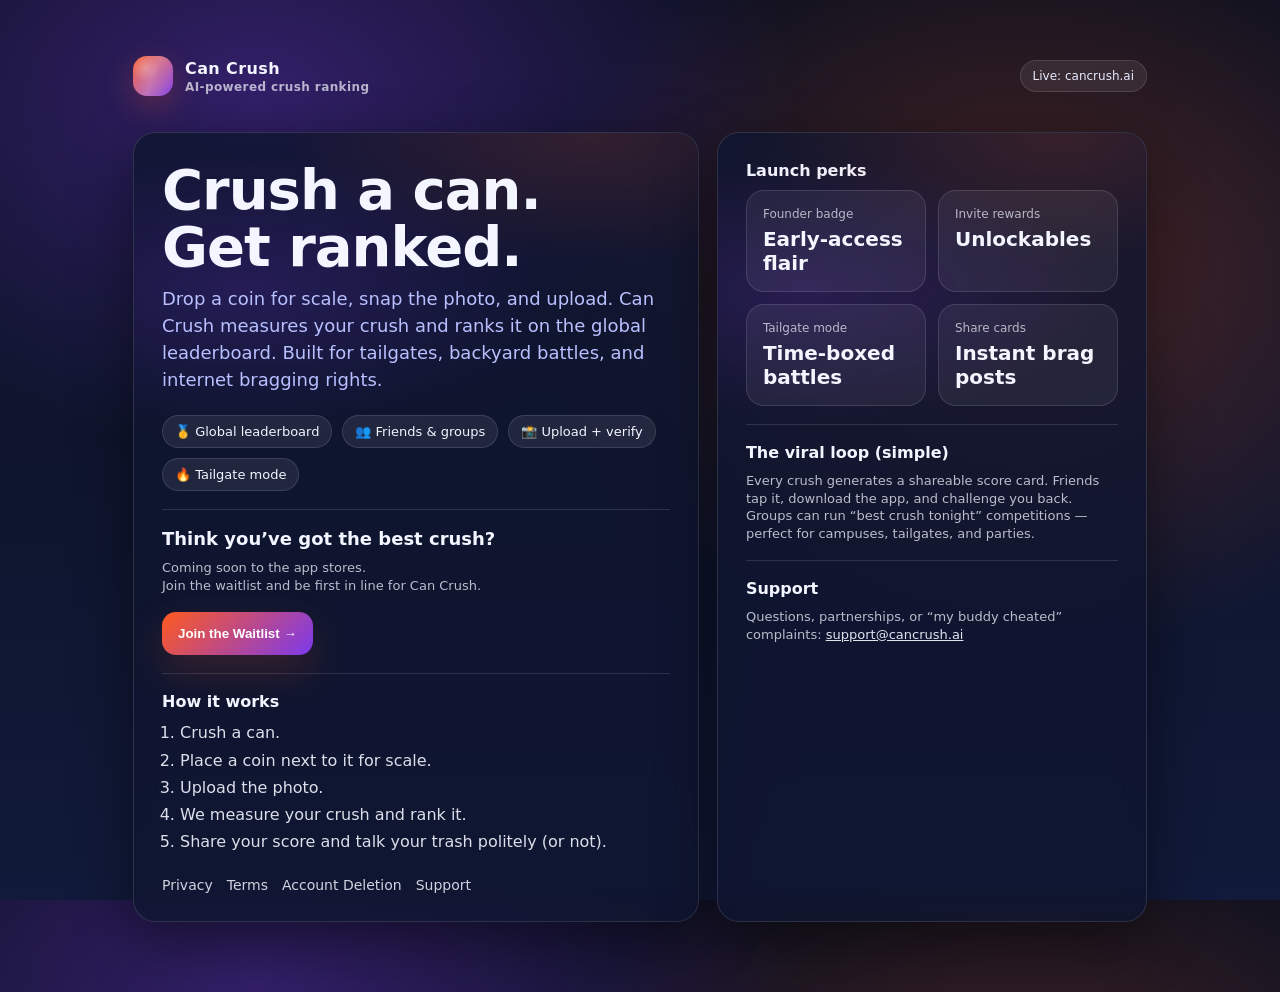
==== index.html @ 130034c5 "feat: add account deletion page for Google Play compliance - /account-deletion — details deletion st" ====
<!DOCTYPE html>
<html lang="en">

<head>
  <meta charset="utf-8" />
  <meta name="viewport" content="width=device-width,initial-scale=1" />

  <title>Can Crush | Crush. Compete. Get Ranked.</title>

  <meta name="description" content="Can Crush is a competitive app that measures crushed cans from photos using AI. Drop a coin for scale, upload your crush, and compete on global leaderboards. Join the waitlist." />

  <link rel="canonical" href="https://cancrush.ai/" />
  <link rel="stylesheet" href="/styles.css" />
</head>

<body>

  <div class="wrap">

    <div class="nav">

      <div class="brand">

        <div class="logo"></div>

        <div>
          <div style="font-size:16px;">Can Crush</div>

          <div style="font-size:12px;color:rgba(243,245,255,.7);margin-top:2px;">
            AI-powered crush ranking
          </div>
        </div>

      </div>

      <div class="pill">Live: cancrush.ai</div>

    </div>


    <div class="hero">


      <!-- LEFT CARD -->

      <div class="card">

        <h1 class="h1">
          Crush a can.<br>
          Get ranked.
        </h1>

        <p class="sub">
          Drop a coin for scale, snap the photo, and upload.
          Can Crush measures your crush and ranks it on the global leaderboard.

          Built for tailgates, backyard battles, and internet bragging rights.
        </p>


        <div class="badges">
          <span>🥇 Global leaderboard</span>
          <span>👥 Friends & groups</span>
          <span>📸 Upload + verify</span>
          <span>🔥 Tailgate mode</span>
        </div>


        <div class="divider"></div>


        <div>

          <div style="font-weight:800;font-size:18px;">
            Think you’ve got the best crush?
          </div>

          <div class="small">
            Coming soon to the app stores.<br>
            Join the waitlist and be first in line for Can Crush.
          </div>


          <div style="margin-top:18px;">

            <button
              class="btn btnPrimary"
              data-tally-open="RG4dav"
              data-tally-layout="modal"
              data-tally-width="420"
              data-tally-overlay="1"
              data-tally-hide-title="1"
              data-tally-emoji-text="🔥"
              data-tally-emoji-animation="wave"
              type="button">
              Join the Waitlist →
            </button>

          </div>

        </div>


        <div class="divider"></div>


        <div id="how" style="text-align:left;">

          <div style="font-weight:900;font-size:16px;margin-bottom:8px;">
            How it works
          </div>


          <ol style="margin:0;padding-left:18px;line-height:1.7;color:rgba(243,245,255,.9);">
            <li>Crush a can.</li>
            <li>Place a coin next to it for scale.</li>
            <li>Upload the photo.</li>
            <li>We measure your crush and rank it.</li>
            <li>Share your score and talk your trash politely (or not).</li>
          </ol>

        </div>


        <div class="links">
          <a href="/privacy">Privacy</a>
          <a href="/terms">Terms</a>
          <a href="/account-deletion">Account Deletion</a>
          <a href="mailto:support@cancrush.ai">Support</a>
        </div>

      </div>



      <!-- RIGHT CARD -->

      <div class="card">

        <div style="font-weight:900;font-size:16px;margin-bottom:10px;">
          Launch perks
        </div>


        <div class="kpiGrid">

          <div class="kpi">
            <div class="label">Founder badge</div>
            <div class="value">Early-access flair</div>
          </div>

          <div class="kpi">
            <div class="label">Invite rewards</div>
            <div class="value">Unlockables</div>
          </div>

          <div class="kpi">
            <div class="label">Tailgate mode</div>
            <div class="value">Time-boxed battles</div>
          </div>

          <div class="kpi">
            <div class="label">Share cards</div>
            <div class="value">Instant brag posts</div>
          </div>

        </div>


        <div class="divider"></div>


        <div style="font-weight:900;font-size:16px;margin-bottom:8px;">
          The viral loop (simple)
        </div>


        <div class="small">
          Every crush generates a shareable score card.

          Friends tap it, download the app, and challenge you back.

          Groups can run “best crush tonight” competitions — perfect for campuses, tailgates, and parties.
        </div>


        <div class="divider"></div>


        <div style="font-weight:900;font-size:16px;margin-bottom:8px;">
          Support
        </div>


        <div class="small">
          Questions, partnerships, or “my buddy cheated” complaints:

          <a href="mailto:support@cancrush.ai" style="color:rgba(243,245,255,.92)">
            support@cancrush.ai
          </a>
        </div>

      </div>

    </div>

  </div>



  <!-- TALLY POPUP SCRIPT -->

  <script>
    var d = document,
      w = "https://tally.so/widgets/embed.js",

      v = function () {
        if (typeof Tally !== "undefined") {
          Tally.loadEmbeds();
        }
      };

    if (typeof Tally !== "undefined") {
      v();
    } else if (d.querySelector('script[src="' + w + '"]') == null) {
      var s = d.createElement("script");

      s.src = w;
      s.onload = v;
      s.onerror = v;

      d.body.appendChild(s);
    }
  </script>

</body>

</html>
---- styles.css ----
:root{
  --bg1:#0b1020;
  --bg2:#111a3a;
  --card:#0f1630cc;
  --text:#f3f5ff;
  --muted:#b8c0ff;
  --accent:#ff5a1f;
  --accent2:#7c3aed;
  --ok:#22c55e;
  --shadow: 0 18px 60px rgba(0,0,0,.45);
}

*{box-sizing:border-box}
html,body{height:100%}
body{
  margin:0;
  font-family: system-ui, -apple-system, Segoe UI, Roboto, Arial, sans-serif;
  color:var(--text);
  background:
    radial-gradient(900px 600px at 20% 10%, rgba(124,58,237,.35), transparent 60%),
    radial-gradient(900px 700px at 80% 30%, rgba(255,90,31,.25), transparent 55%),
    linear-gradient(180deg, var(--bg1), var(--bg2));
}

.wrap{
  max-width: 1050px;
  margin: 0 auto;
  padding: 56px 18px 70px;
}

.nav{
  display:flex;
  justify-content:space-between;
  align-items:center;
  gap:12px;
  margin-bottom: 36px;
}

.brand{
  display:flex;
  align-items:center;
  gap:12px;
  font-weight: 800;
  letter-spacing:.4px;
}

.logo{
  width:40px;height:40px;
  border-radius: 14px;
  background:
    radial-gradient(circle at 30% 30%, rgba(255,255,255,.25), transparent 35%),
    linear-gradient(135deg, var(--accent), var(--accent2));
  box-shadow: 0 10px 30px rgba(255,90,31,.25);
  position:relative;
  overflow:hidden;
}

.logo:after{
  content:"";
  position:absolute;
  inset:-30%;
  background: linear-gradient(90deg, transparent, rgba(255,255,255,.25), transparent);
  transform: rotate(20deg);
  animation: shine 4.5s ease-in-out infinite;
}

@keyframes shine{
  0%{transform:translateX(-60%) rotate(20deg)}
  50%{transform:translateX(60%) rotate(20deg)}
  100%{transform:translateX(-60%) rotate(20deg)}
}

.pill{
  font-size: 12px;
  padding: 8px 12px;
  border-radius: 999px;
  color: #e7eaff;
  background: rgba(255,255,255,.08);
  border: 1px solid rgba(255,255,255,.12);
  backdrop-filter: blur(10px);
}

.hero{
  display:grid;
  grid-template-columns: 1.25fr .95fr;
  gap: 18px;
  align-items: stretch;
}

@media (max-width: 900px){
  .hero{grid-template-columns:1fr}
}

.card{
  background: var(--card);
  border: 1px solid rgba(255,255,255,.12);
  border-radius: 22px;
  box-shadow: var(--shadow);
  backdrop-filter: blur(12px);
  padding: 28px;
  position:relative;
  overflow:hidden;
}

.card:before{
  content:"";
  position:absolute;
  inset:0;
  background:
    radial-gradient(500px 220px at 20% 20%, rgba(124,58,237,.18), transparent 60%),
    radial-gradient(500px 220px at 80% 0%, rgba(255,90,31,.14), transparent 60%);
  pointer-events:none;
}

.h1{
  position:relative;
  margin: 0 0 10px;
  font-size: 56px;
  line-height: 1.02;
  letter-spacing: -1px;
}

.sub{
  position:relative;
  margin: 0 0 22px;
  color: var(--muted);
  font-size: 18px;
  line-height: 1.5;
}

.badges{
  position:relative;
  display:flex;
  flex-wrap:wrap;
  gap:10px;
  margin: 18px 0 6px;
}

.badges span{
  padding: 8px 12px;
  border-radius: 999px;
  font-size: 13px;
  background: rgba(255,255,255,.08);
  border: 1px solid rgba(255,255,255,.12);
}

.ctaRow{
  position:relative;
  margin-top: 18px;
  display:flex;
  gap: 10px;
  align-items:center;
  flex-wrap:wrap;
}

.btn{
  display:inline-flex;
  align-items:center;
  justify-content:center;
  gap:10px;
  border:none;
  border-radius: 14px;
  padding: 14px 16px;
  font-weight: 700;
  cursor:pointer;
  text-decoration:none;
}

.btnPrimary{
  background: linear-gradient(135deg, var(--accent), var(--accent2));
  color:white;
  box-shadow: 0 16px 40px rgba(255,90,31,.18);
}

.btnGhost{
  background: rgba(255,255,255,.06);
  color:#e7eaff;
  border: 1px solid rgba(255,255,255,.12);
}

.form{
  position:relative;
  display:flex;
  gap:10px;
  flex-wrap:wrap;
  margin-top: 14px;
}

.input{
  flex: 1 1 220px;
  padding: 14px 14px;
  border-radius: 14px;
  border: 1px solid rgba(255,255,255,.14);
  background: rgba(0,0,0,.18);
  color: var(--text);
  outline:none;
}

.input::placeholder{color: rgba(243,245,255,.55)}

.small{
  position:relative;
  margin-top: 10px;
  color: rgba(243,245,255,.75);
  font-size: 13px;
  line-height: 1.35;
}

.kpiGrid{
  display:grid;
  grid-template-columns: repeat(2, 1fr);
  gap: 12px;
  position:relative;
}

@media (max-width: 900px){
  .kpiGrid{grid-template-columns:1fr}
}

.kpi{
  background: rgba(255,255,255,.06);
  border: 1px solid rgba(255,255,255,.12);
  border-radius: 18px;
  padding: 16px;
}

.kpi .label{font-size:12px;color:rgba(243,245,255,.7)}
.kpi .value{font-size:20px;font-weight:800;margin-top:6px}

.divider{
  height:1px;
  background: rgba(255,255,255,.12);
  margin: 18px 0;
}

.links{
  margin-top: 22px;
  display:flex;
  gap:14px;
  flex-wrap:wrap;
  color: rgba(243,245,255,.8);
  font-size: 14px;
}

.links a{color: rgba(243,245,255,.85); text-decoration:none}
.links a:hover{text-decoration:underline}

.toast{
  margin-top: 12px;
  padding: 12px 14px;
  border-radius: 14px;
  background: rgba(34,197,94,.12);
  border: 1px solid rgba(34,197,94,.28);
  color: rgba(233,255,243,.95);
  display:none;
}
.toast.err{
  background: rgba(239,68,68,.12);
  border: 1px solid rgba(239,68,68,.28);
  color: rgba(255,235,235,.95);
}
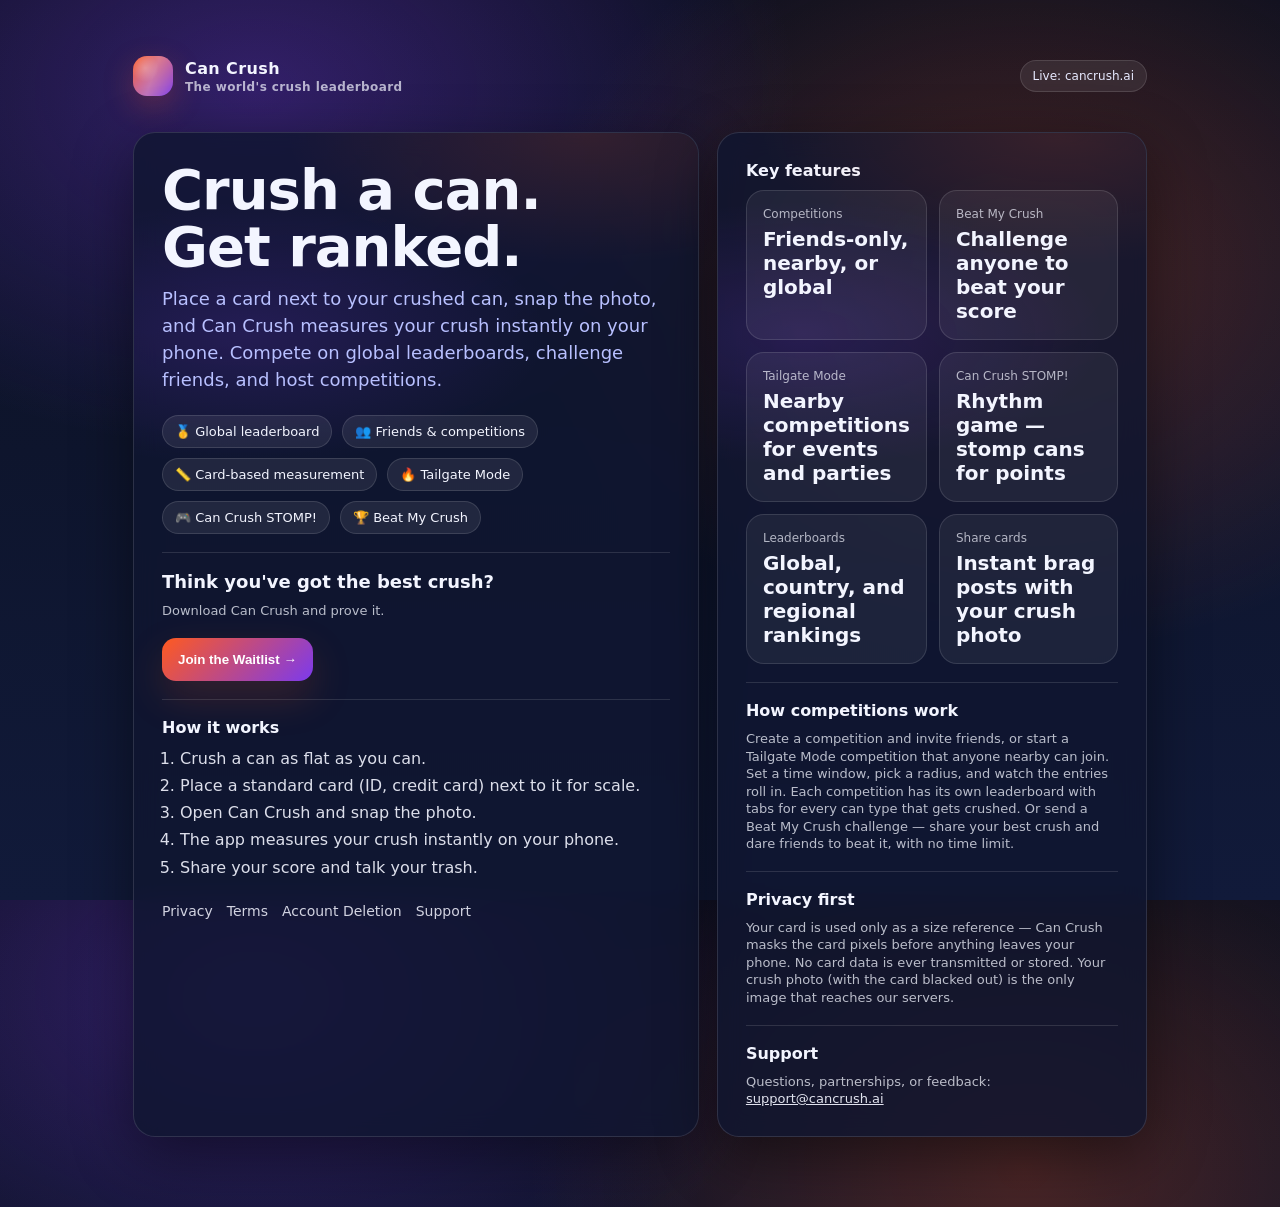
==== commit 2e75178e: "content: update website for current app state + add feature descriptions Major content refresh refle" ====
--- a/index.html
+++ b/index.html
@@ -1,238 +1,273 @@
-<!DOCTYPE html>
-<html lang="en">
-
-<head>
-  <meta charset="utf-8" />
-  <meta name="viewport" content="width=device-width,initial-scale=1" />
-
-  <title>Can Crush | Crush. Compete. Get Ranked.</title>
-
-  <meta name="description" content="Can Crush is a competitive app that measures crushed cans from photos using AI. Drop a coin for scale, upload your crush, and compete on global leaderboards. Join the waitlist." />
-
-  <link rel="canonical" href="https://cancrush.ai/" />
-  <link rel="stylesheet" href="/styles.css" />
-</head>
-
-<body>
-
-  <div class="wrap">
-
-    <div class="nav">
-
-      <div class="brand">
-
-        <div class="logo"></div>
-
-        <div>
-          <div style="font-size:16px;">Can Crush</div>
-
-          <div style="font-size:12px;color:rgba(243,245,255,.7);margin-top:2px;">
-            AI-powered crush ranking
-          </div>
-        </div>
-
-      </div>
-
-      <div class="pill">Live: cancrush.ai</div>
-
-    </div>
-
-
-    <div class="hero">
-
-
-      <!-- LEFT CARD -->
-
-      <div class="card">
-
-        <h1 class="h1">
-          Crush a can.<br>
-          Get ranked.
-        </h1>
-
-        <p class="sub">
-          Drop a coin for scale, snap the photo, and upload.
-          Can Crush measures your crush and ranks it on the global leaderboard.
-
-          Built for tailgates, backyard battles, and internet bragging rights.
-        </p>
-
-
-        <div class="badges">
-          <span>🥇 Global leaderboard</span>
-          <span>👥 Friends & groups</span>
-          <span>📸 Upload + verify</span>
-          <span>🔥 Tailgate mode</span>
-        </div>
-
-
-        <div class="divider"></div>
-
-
-        <div>
-
-          <div style="font-weight:800;font-size:18px;">
-            Think you’ve got the best crush?
-          </div>
-
-          <div class="small">
-            Coming soon to the app stores.<br>
-            Join the waitlist and be first in line for Can Crush.
-          </div>
-
-
-          <div style="margin-top:18px;">
-
-            <button
-              class="btn btnPrimary"
-              data-tally-open="RG4dav"
-              data-tally-layout="modal"
-              data-tally-width="420"
-              data-tally-overlay="1"
-              data-tally-hide-title="1"
-              data-tally-emoji-text="🔥"
-              data-tally-emoji-animation="wave"
-              type="button">
-              Join the Waitlist →
-            </button>
-
-          </div>
-
-        </div>
-
-
-        <div class="divider"></div>
-
-
-        <div id="how" style="text-align:left;">
-
-          <div style="font-weight:900;font-size:16px;margin-bottom:8px;">
-            How it works
-          </div>
-
-
-          <ol style="margin:0;padding-left:18px;line-height:1.7;color:rgba(243,245,255,.9);">
-            <li>Crush a can.</li>
-            <li>Place a coin next to it for scale.</li>
-            <li>Upload the photo.</li>
-            <li>We measure your crush and rank it.</li>
-            <li>Share your score and talk your trash politely (or not).</li>
-          </ol>
-
-        </div>
-
-
-        <div class="links">
-          <a href="/privacy">Privacy</a>
-          <a href="/terms">Terms</a>
-          <a href="/account-deletion">Account Deletion</a>
-          <a href="mailto:support@cancrush.ai">Support</a>
-        </div>
-
-      </div>
-
-
-
-      <!-- RIGHT CARD -->
-
-      <div class="card">
-
-        <div style="font-weight:900;font-size:16px;margin-bottom:10px;">
-          Launch perks
-        </div>
-
-
-        <div class="kpiGrid">
-
-          <div class="kpi">
-            <div class="label">Founder badge</div>
-            <div class="value">Early-access flair</div>
-          </div>
-
-          <div class="kpi">
-            <div class="label">Invite rewards</div>
-            <div class="value">Unlockables</div>
-          </div>
-
-          <div class="kpi">
-            <div class="label">Tailgate mode</div>
-            <div class="value">Time-boxed battles</div>
-          </div>
-
-          <div class="kpi">
-            <div class="label">Share cards</div>
-            <div class="value">Instant brag posts</div>
-          </div>
-
-        </div>
-
-
-        <div class="divider"></div>
-
-
-        <div style="font-weight:900;font-size:16px;margin-bottom:8px;">
-          The viral loop (simple)
-        </div>
-
-
-        <div class="small">
-          Every crush generates a shareable score card.
-
-          Friends tap it, download the app, and challenge you back.
-
-          Groups can run “best crush tonight” competitions — perfect for campuses, tailgates, and parties.
-        </div>
-
-
-        <div class="divider"></div>
-
-
-        <div style="font-weight:900;font-size:16px;margin-bottom:8px;">
-          Support
-        </div>
-
-
-        <div class="small">
-          Questions, partnerships, or “my buddy cheated” complaints:
-
-          <a href="mailto:support@cancrush.ai" style="color:rgba(243,245,255,.92)">
-            support@cancrush.ai
-          </a>
-        </div>
-
-      </div>
-
-    </div>
-
-  </div>
-
-
-
-  <!-- TALLY POPUP SCRIPT -->
-
-  <script>
-    var d = document,
-      w = "https://tally.so/widgets/embed.js",
-
-      v = function () {
-        if (typeof Tally !== "undefined") {
-          Tally.loadEmbeds();
-        }
-      };
-
-    if (typeof Tally !== "undefined") {
-      v();
-    } else if (d.querySelector('script[src="' + w + '"]') == null) {
-      var s = d.createElement("script");
-
-      s.src = w;
-      s.onload = v;
-      s.onerror = v;
-
-      d.body.appendChild(s);
-    }
-  </script>
-
-</body>
-
-</html>
+<!DOCTYPE html>
+<html lang="en">
+
+<head>
+  <meta charset="utf-8" />
+  <meta name="viewport" content="width=device-width,initial-scale=1" />
+
+  <title>Can Crush | Crush. Compete. Get Ranked.</title>
+
+  <meta name="description" content="Can Crush measures your crushed can from a photo and ranks it on global leaderboards. Place a card for scale, snap, and compete. Available on iOS and Android." />
+
+  <link rel="canonical" href="https://cancrush.ai/" />
+  <link rel="stylesheet" href="/styles.css" />
+
+  <!-- Smart App Banner — shows the "GET" button on iOS Safari -->
+  <meta name="apple-itunes-app" content="app-id=6761695462" />
+</head>
+
+<body>
+
+  <div class="wrap">
+
+    <div class="nav">
+
+      <div class="brand">
+
+        <div class="logo"></div>
+
+        <div>
+          <div style="font-size:16px;">Can Crush</div>
+
+          <div style="font-size:12px;color:rgba(243,245,255,.7);margin-top:2px;">
+            The world's crush leaderboard
+          </div>
+        </div>
+
+      </div>
+
+      <div class="pill">Live: cancrush.ai</div>
+
+    </div>
+
+
+    <div class="hero">
+
+
+      <!-- LEFT CARD -->
+
+      <div class="card">
+
+        <h1 class="h1">
+          Crush a can.<br>
+          Get ranked.
+        </h1>
+
+        <p class="sub">
+          Place a card next to your crushed can, snap the photo, and
+          Can Crush measures your crush instantly on your phone.
+          Compete on global leaderboards, challenge friends, and
+          host competitions.
+        </p>
+
+
+        <div class="badges">
+          <span>🥇 Global leaderboard</span>
+          <span>👥 Friends & competitions</span>
+          <span>📏 Card-based measurement</span>
+          <span>🔥 Tailgate Mode</span>
+          <span>🎮 Can Crush STOMP!</span>
+          <span>🏆 Beat My Crush</span>
+        </div>
+
+
+        <div class="divider"></div>
+
+
+        <div>
+
+          <div style="font-weight:800;font-size:18px;">
+            Think you've got the best crush?
+          </div>
+
+          <div class="small">
+            Download Can Crush and prove it.
+          </div>
+
+
+          <div style="margin-top:18px;">
+
+            <button
+              class="btn btnPrimary"
+              data-tally-open="RG4dav"
+              data-tally-layout="modal"
+              data-tally-width="420"
+              data-tally-overlay="1"
+              data-tally-hide-title="1"
+              data-tally-emoji-text="🔥"
+              data-tally-emoji-animation="wave"
+              type="button">
+              Join the Waitlist →
+            </button>
+
+          </div>
+
+        </div>
+
+
+        <div class="divider"></div>
+
+
+        <div id="how" style="text-align:left;">
+
+          <div style="font-weight:900;font-size:16px;margin-bottom:8px;">
+            How it works
+          </div>
+
+
+          <ol style="margin:0;padding-left:18px;line-height:1.7;color:rgba(243,245,255,.9);">
+            <li>Crush a can as flat as you can.</li>
+            <li>Place a standard card (ID, credit card) next to it for scale.</li>
+            <li>Open Can Crush and snap the photo.</li>
+            <li>The app measures your crush instantly on your phone.</li>
+            <li>Share your score and talk your trash.</li>
+          </ol>
+
+        </div>
+
+
+        <div class="links">
+          <a href="/privacy">Privacy</a>
+          <a href="/terms">Terms</a>
+          <a href="/account-deletion">Account Deletion</a>
+          <a href="mailto:support@cancrush.ai">Support</a>
+        </div>
+
+      </div>
+
+
+
+      <!-- RIGHT CARD -->
+
+      <div class="card">
+
+        <div style="font-weight:900;font-size:16px;margin-bottom:10px;">
+          Key features
+        </div>
+
+
+        <div class="kpiGrid">
+
+          <div class="kpi">
+            <div class="label">Competitions</div>
+            <div class="value">Friends-only, nearby, or global</div>
+          </div>
+
+          <div class="kpi">
+            <div class="label">Beat My Crush</div>
+            <div class="value">Challenge anyone to beat your score</div>
+          </div>
+
+          <div class="kpi">
+            <div class="label">Tailgate Mode</div>
+            <div class="value">Nearby competitions for events and parties</div>
+          </div>
+
+          <div class="kpi">
+            <div class="label">Can Crush STOMP!</div>
+            <div class="value">Rhythm game — stomp cans for points</div>
+          </div>
+
+          <div class="kpi">
+            <div class="label">Leaderboards</div>
+            <div class="value">Global, country, and regional rankings</div>
+          </div>
+
+          <div class="kpi">
+            <div class="label">Share cards</div>
+            <div class="value">Instant brag posts with your crush photo</div>
+          </div>
+
+        </div>
+
+
+        <div class="divider"></div>
+
+
+        <div style="font-weight:900;font-size:16px;margin-bottom:8px;">
+          How competitions work
+        </div>
+
+
+        <div class="small">
+          Create a competition and invite friends, or start a
+          Tailgate Mode competition that anyone nearby can join.
+
+          Set a time window, pick a radius, and watch the entries
+          roll in. Each competition has its own leaderboard with
+          tabs for every can type that gets crushed.
+
+          Or send a Beat My Crush challenge — share your best
+          crush and dare friends to beat it, with no time limit.
+        </div>
+
+
+        <div class="divider"></div>
+
+
+        <div style="font-weight:900;font-size:16px;margin-bottom:8px;">
+          Privacy first
+        </div>
+
+
+        <div class="small">
+          Your card is used only as a size reference — Can Crush
+          masks the card pixels before anything leaves your phone.
+          No card data is ever transmitted or stored. Your crush
+          photo (with the card blacked out) is the only image
+          that reaches our servers.
+        </div>
+
+
+        <div class="divider"></div>
+
+
+        <div style="font-weight:900;font-size:16px;margin-bottom:8px;">
+          Support
+        </div>
+
+
+        <div class="small">
+          Questions, partnerships, or feedback:
+
+          <a href="mailto:support@cancrush.ai" style="color:rgba(243,245,255,.92)">
+            support@cancrush.ai
+          </a>
+        </div>
+
+      </div>
+
+    </div>
+
+  </div>
+
+
+
+  <!-- TALLY POPUP SCRIPT -->
+
+  <script>
+    var d = document,
+      w = "https://tally.so/widgets/embed.js",
+
+      v = function () {
+        if (typeof Tally !== "undefined") {
+          Tally.loadEmbeds();
+        }
+      };
+
+    if (typeof Tally !== "undefined") {
+      v();
+    } else if (d.querySelector('script[src="' + w + '"]') == null) {
+      var s = d.createElement("script");
+
+      s.src = w;
+      s.onload = v;
+      s.onerror = v;
+
+      d.body.appendChild(s);
+    }
+  </script>
+
+</body>
+
+</html>
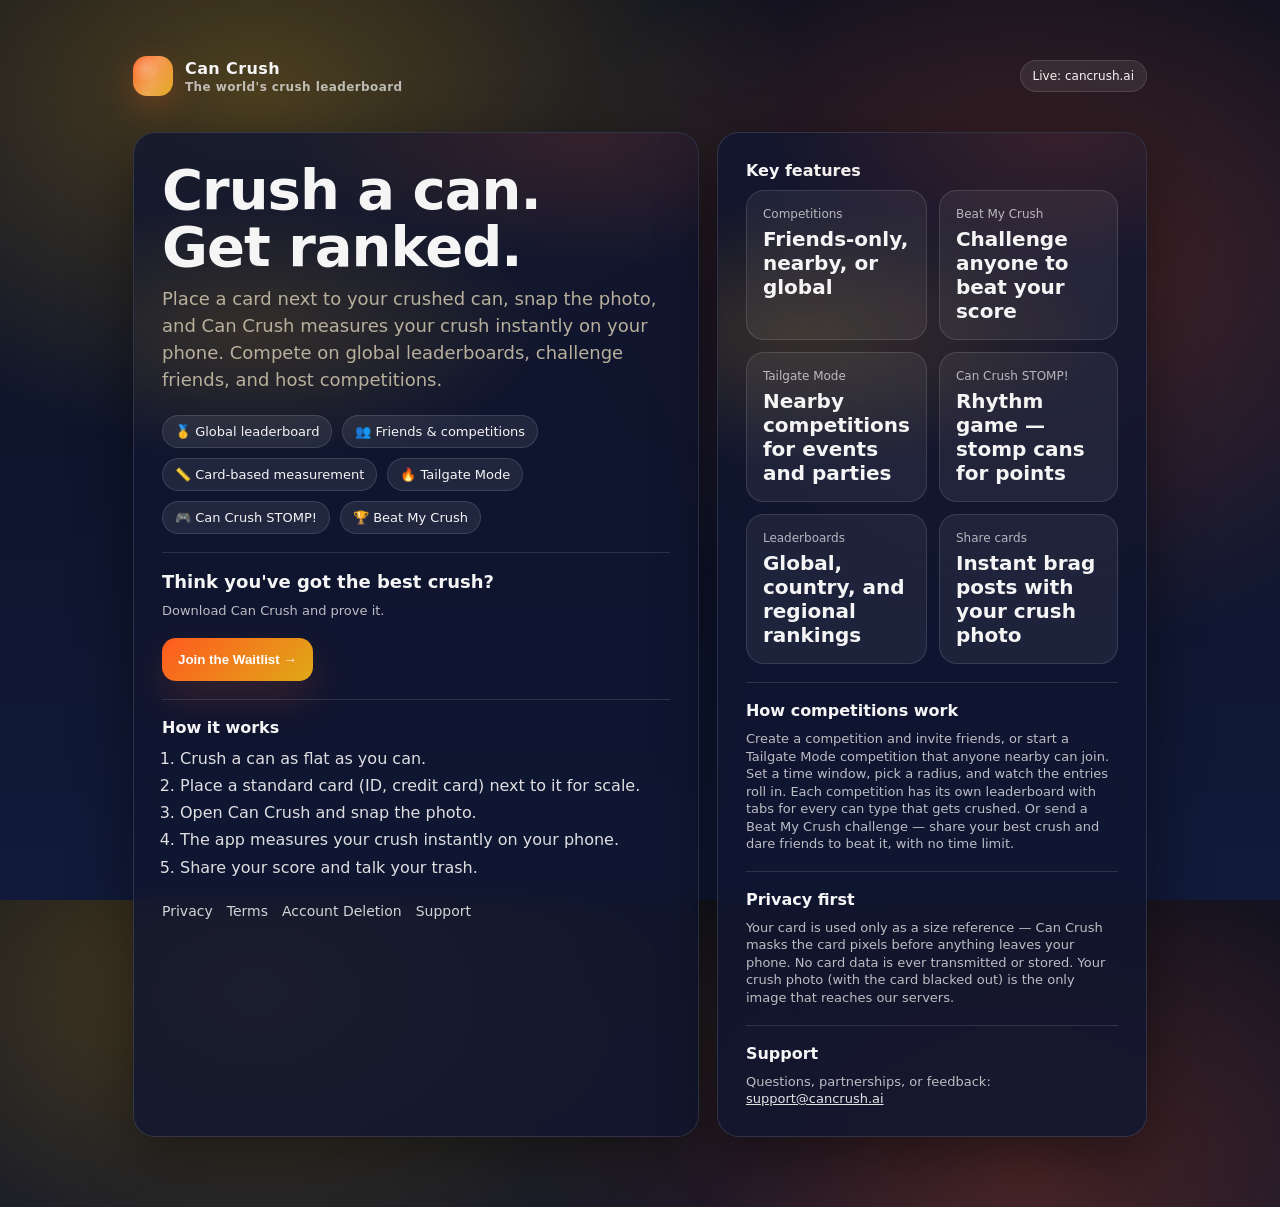
==== commit 7f4e4849: "style: replace purple accent with Pittsburgh gold (#E0A917) The iOS app's brand color is Pittsburgh " ====
--- a/index.html
+++ b/index.html
@@ -29,7 +29,7 @@
         <div>
           <div style="font-size:16px;">Can Crush</div>
 
-          <div style="font-size:12px;color:rgba(243,245,255,.7);margin-top:2px;">
+          <div style="font-size:12px;color:rgba(245,245,245,.7);margin-top:2px;">
             The world's crush leaderboard
           </div>
         </div>
@@ -115,7 +115,7 @@
           </div>
 
 
-          <ol style="margin:0;padding-left:18px;line-height:1.7;color:rgba(243,245,255,.9);">
+          <ol style="margin:0;padding-left:18px;line-height:1.7;color:rgba(245,245,245,.9);">
             <li>Crush a can as flat as you can.</li>
             <li>Place a standard card (ID, credit card) next to it for scale.</li>
             <li>Open Can Crush and snap the photo.</li>
@@ -230,7 +230,7 @@
         <div class="small">
           Questions, partnerships, or feedback:
 
-          <a href="mailto:support@cancrush.ai" style="color:rgba(243,245,255,.92)">
+          <a href="mailto:support@cancrush.ai" style="color:rgba(245,245,245,.92)">
             support@cancrush.ai
           </a>
         </div>
--- a/styles.css
+++ b/styles.css
@@ -2,10 +2,12 @@
   --bg1:#0b1020;
   --bg2:#111a3a;
   --card:#0f1630cc;
-  --text:#f3f5ff;
-  --muted:#b8c0ff;
+  --text:#F5F5F5;
+  --muted:#B8B09C;
   --accent:#ff5a1f;
-  --accent2:#7c3aed;
+  /* Pittsburgh gold — matches the iOS app palette (#E0A917). Swapped
+     from #7c3aed (violet) on 2026-05-09 to align with brand. */
+  --accent2:#E0A917;
   --ok:#22c55e;
   --shadow: 0 18px 60px rgba(0,0,0,.45);
 }
@@ -17,7 +19,7 @@
   font-family: system-ui, -apple-system, Segoe UI, Roboto, Arial, sans-serif;
   color:var(--text);
   background:
-    radial-gradient(900px 600px at 20% 10%, rgba(124,58,237,.35), transparent 60%),
+    radial-gradient(900px 600px at 20% 10%, rgba(224,169,23,.30), transparent 60%),
     radial-gradient(900px 700px at 80% 30%, rgba(255,90,31,.25), transparent 55%),
     linear-gradient(180deg, var(--bg1), var(--bg2));
 }
@@ -74,7 +76,7 @@
   font-size: 12px;
   padding: 8px 12px;
   border-radius: 999px;
-  color: #e7eaff;
+  color: #F5F5F5;
   background: rgba(255,255,255,.08);
   border: 1px solid rgba(255,255,255,.12);
   backdrop-filter: blur(10px);
@@ -107,7 +109,7 @@
   position:absolute;
   inset:0;
   background:
-    radial-gradient(500px 220px at 20% 20%, rgba(124,58,237,.18), transparent 60%),
+    radial-gradient(500px 220px at 20% 20%, rgba(224,169,23,.16), transparent 60%),
     radial-gradient(500px 220px at 80% 0%, rgba(255,90,31,.14), transparent 60%);
   pointer-events:none;
 }
@@ -174,7 +176,7 @@
 
 .btnGhost{
   background: rgba(255,255,255,.06);
-  color:#e7eaff;
+  color:#F5F5F5;
   border: 1px solid rgba(255,255,255,.12);
 }
 
@@ -196,12 +198,12 @@
   outline:none;
 }
 
-.input::placeholder{color: rgba(243,245,255,.55)}
+.input::placeholder{color: rgba(245,245,245,.55)}
 
 .small{
   position:relative;
   margin-top: 10px;
-  color: rgba(243,245,255,.75);
+  color: rgba(245,245,245,.75);
   font-size: 13px;
   line-height: 1.35;
 }
@@ -224,7 +226,7 @@
   padding: 16px;
 }
 
-.kpi .label{font-size:12px;color:rgba(243,245,255,.7)}
+.kpi .label{font-size:12px;color:rgba(245,245,245,.7)}
 .kpi .value{font-size:20px;font-weight:800;margin-top:6px}
 
 .divider{
@@ -238,11 +240,11 @@
   display:flex;
   gap:14px;
   flex-wrap:wrap;
-  color: rgba(243,245,255,.8);
+  color: rgba(245,245,245,.8);
   font-size: 14px;
 }
 
-.links a{color: rgba(243,245,255,.85); text-decoration:none}
+.links a{color: rgba(245,245,245,.85); text-decoration:none}
 .links a:hover{text-decoration:underline}
 
 .toast{
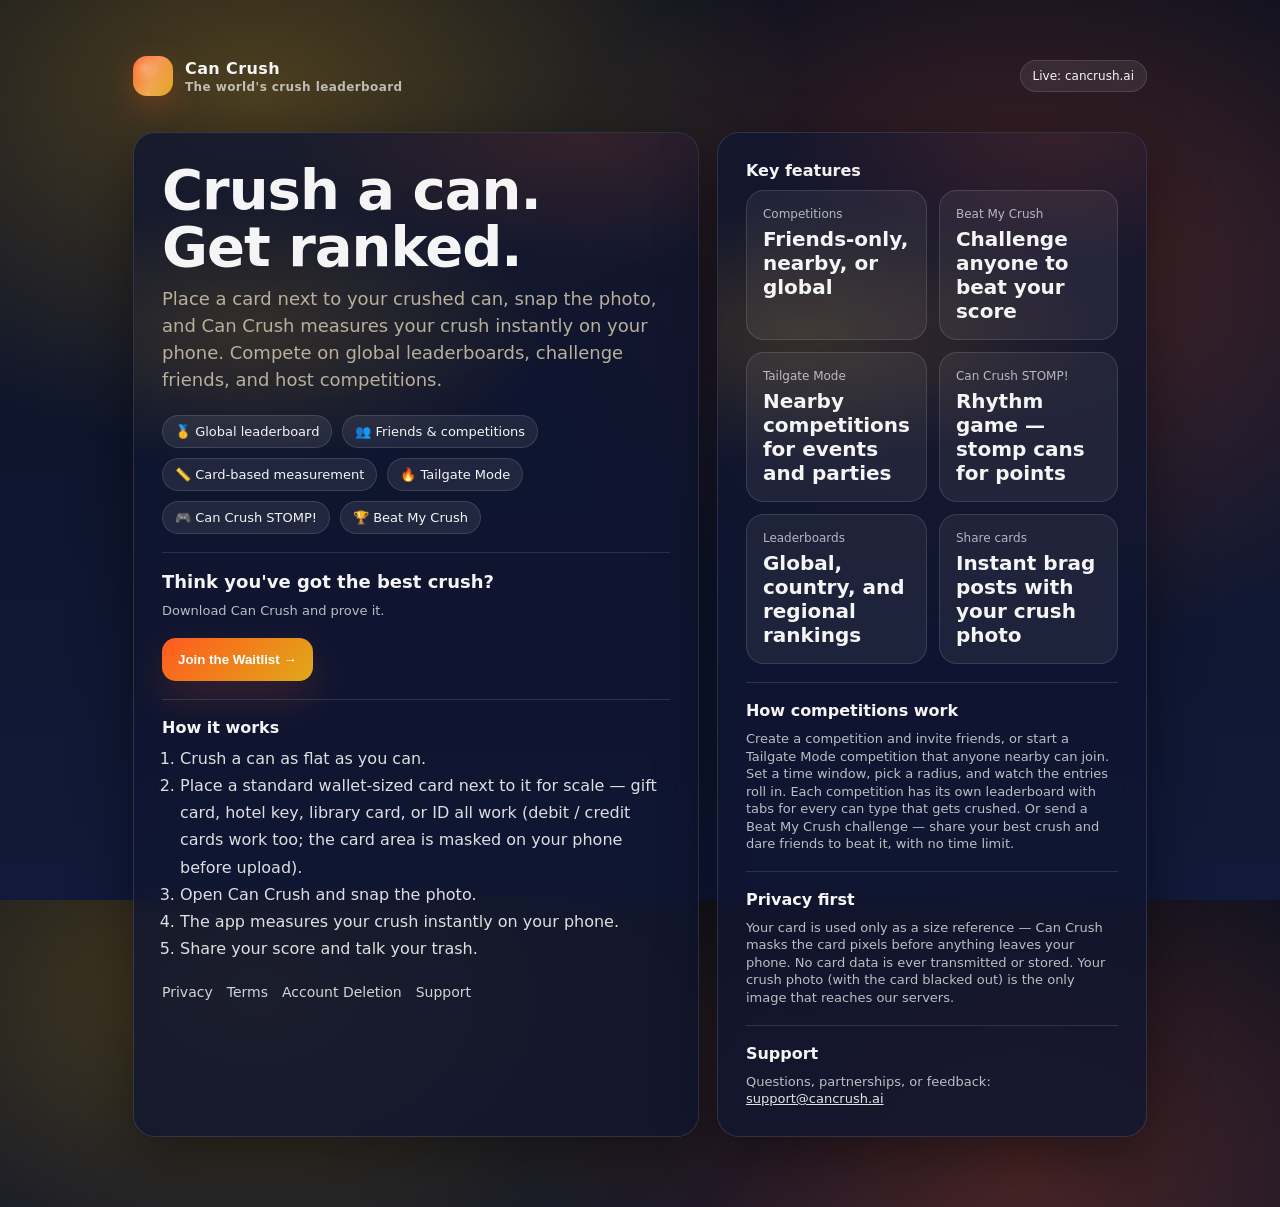
==== commit e957355d: "copy: deemphasize credit/debit in the step list User feedback: leading with "credit card" in the sca" ====
--- a/index.html
+++ b/index.html
@@ -117,7 +117,7 @@
 
           <ol style="margin:0;padding-left:18px;line-height:1.7;color:rgba(245,245,245,.9);">
             <li>Crush a can as flat as you can.</li>
-            <li>Place a standard card (ID, credit card) next to it for scale.</li>
+            <li>Place a standard wallet-sized card next to it for scale — gift card, hotel key, library card, or ID all work (debit / credit cards work too; the card area is masked on your phone before upload).</li>
             <li>Open Can Crush and snap the photo.</li>
             <li>The app measures your crush instantly on your phone.</li>
             <li>Share your score and talk your trash.</li>
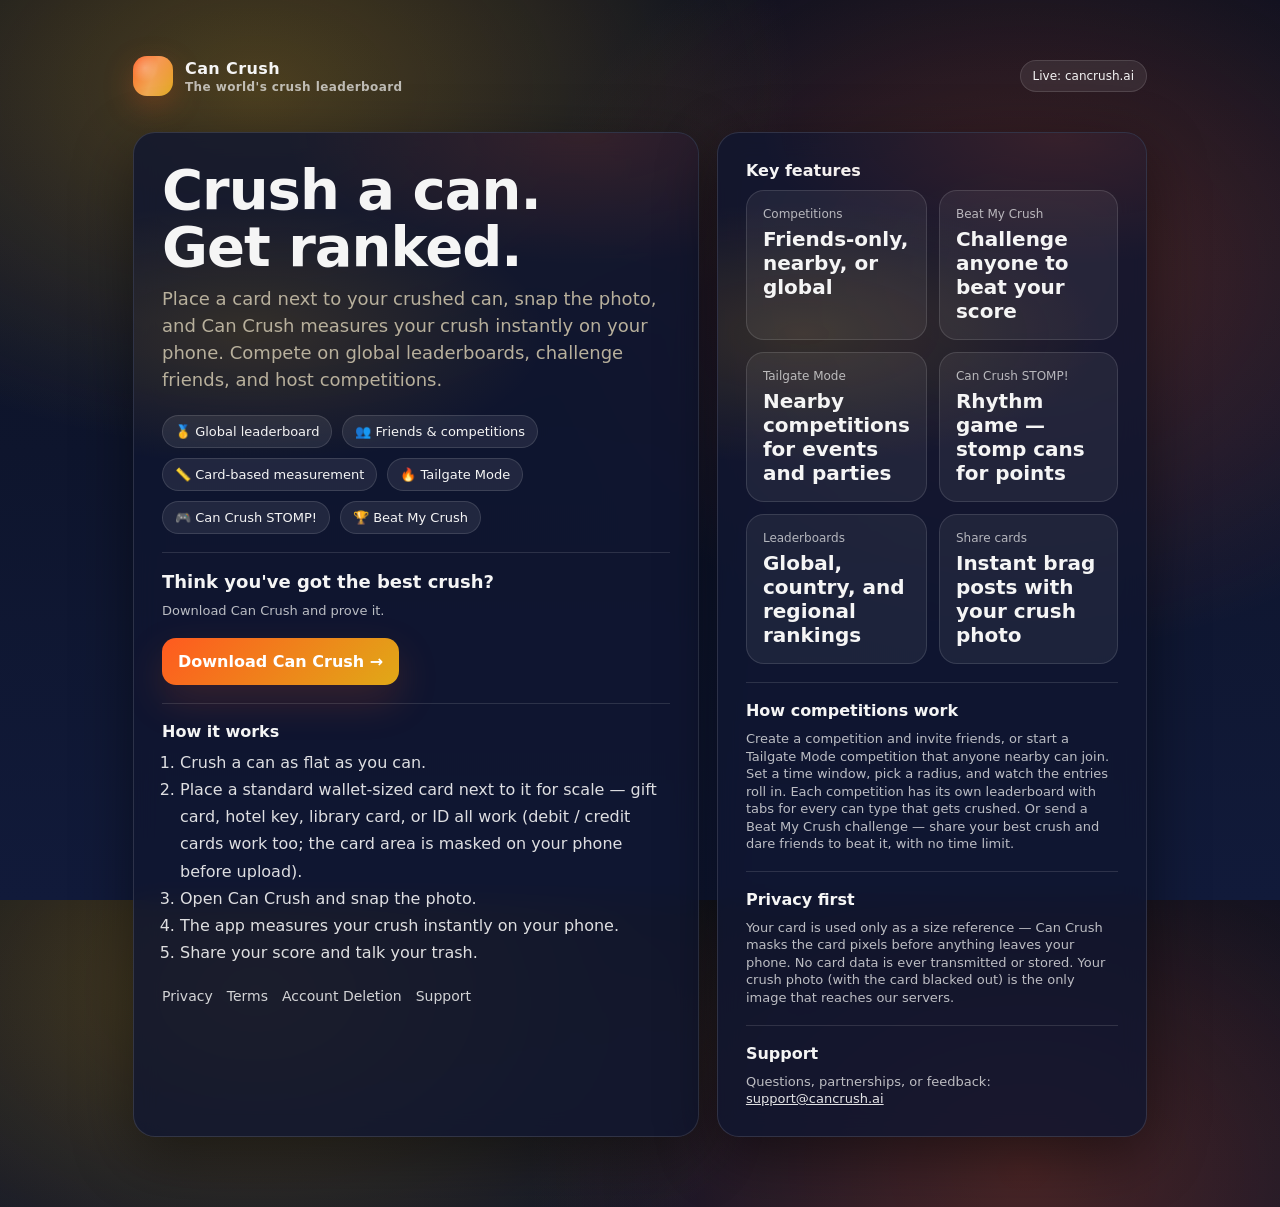
==== commit 4af96e1e: "site: app-is-live cleanup — waitlist CTA → Download CTA, /get headline restyle Two related changes n" ====
--- a/index.html
+++ b/index.html
@@ -87,18 +87,9 @@
 
           <div style="margin-top:18px;">
 
-            <button
-              class="btn btnPrimary"
-              data-tally-open="RG4dav"
-              data-tally-layout="modal"
-              data-tally-width="420"
-              data-tally-overlay="1"
-              data-tally-hide-title="1"
-              data-tally-emoji-text="🔥"
-              data-tally-emoji-animation="wave"
-              type="button">
-              Join the Waitlist →
-            </button>
+            <a href="/get" class="btn btnPrimary">
+              Download Can Crush →
+            </a>
 
           </div>
 
@@ -243,31 +234,6 @@
 
 
 
-  <!-- TALLY POPUP SCRIPT -->
-
-  <script>
-    var d = document,
-      w = "https://tally.so/widgets/embed.js",
-
-      v = function () {
-        if (typeof Tally !== "undefined") {
-          Tally.loadEmbeds();
-        }
-      };
-
-    if (typeof Tally !== "undefined") {
-      v();
-    } else if (d.querySelector('script[src="' + w + '"]') == null) {
-      var s = d.createElement("script");
-
-      s.src = w;
-      s.onload = v;
-      s.onerror = v;
-
-      d.body.appendChild(s);
-    }
-  </script>
-
 </body>
 
 </html>
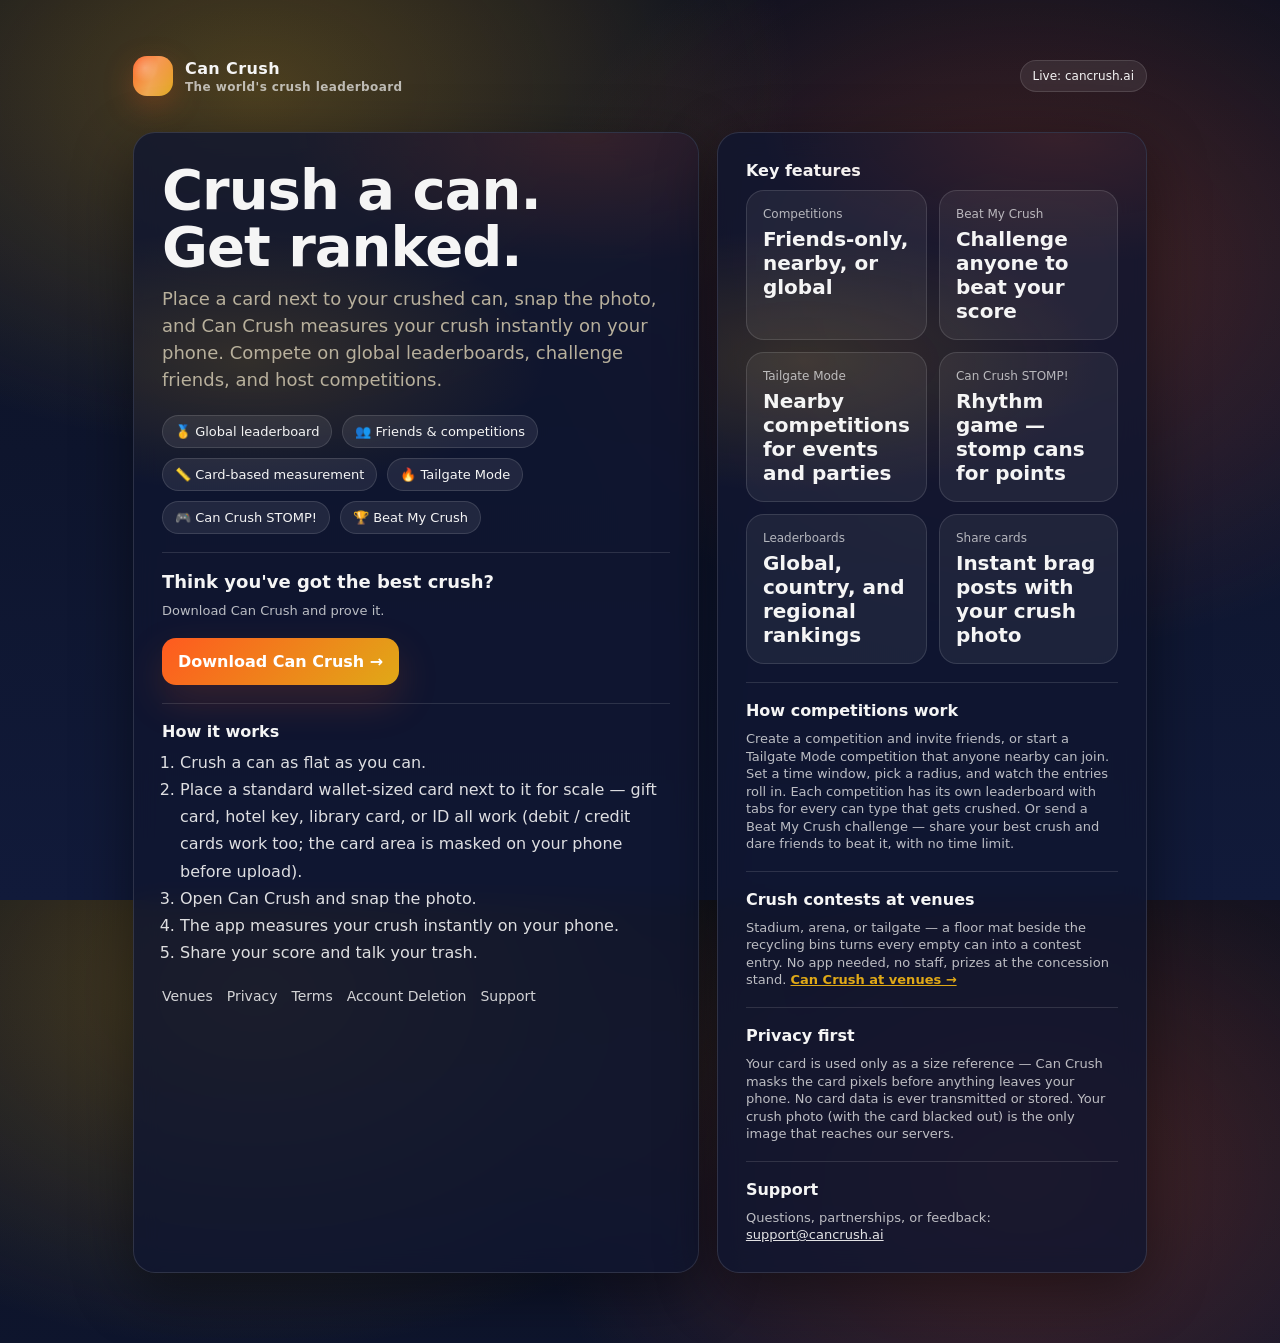
==== commit f81315cd: "feat: /venues — venue & sponsor contest page, linked from home Public page for the venue crush conte" ====
--- a/index.html
+++ b/index.html
@@ -118,6 +118,7 @@
 
 
         <div class="links">
+          <a href="/venues">Venues</a>
           <a href="/privacy">Privacy</a>
           <a href="/terms">Terms</a>
           <a href="/account-deletion">Account Deletion</a>
@@ -190,6 +191,25 @@
 
           Or send a Beat My Crush challenge — share your best
           crush and dare friends to beat it, with no time limit.
+        </div>
+
+
+        <div class="divider"></div>
+
+
+        <div style="font-weight:900;font-size:16px;margin-bottom:8px;">
+          Crush contests at venues
+        </div>
+
+
+        <div class="small">
+          Stadium, arena, or tailgate — a floor mat beside the recycling
+          bins turns every empty can into a contest entry. No app needed,
+          no staff, prizes at the concession stand.
+
+          <a href="/venues" style="color:var(--accent2);font-weight:700;">
+            Can Crush at venues →
+          </a>
         </div>
 
 
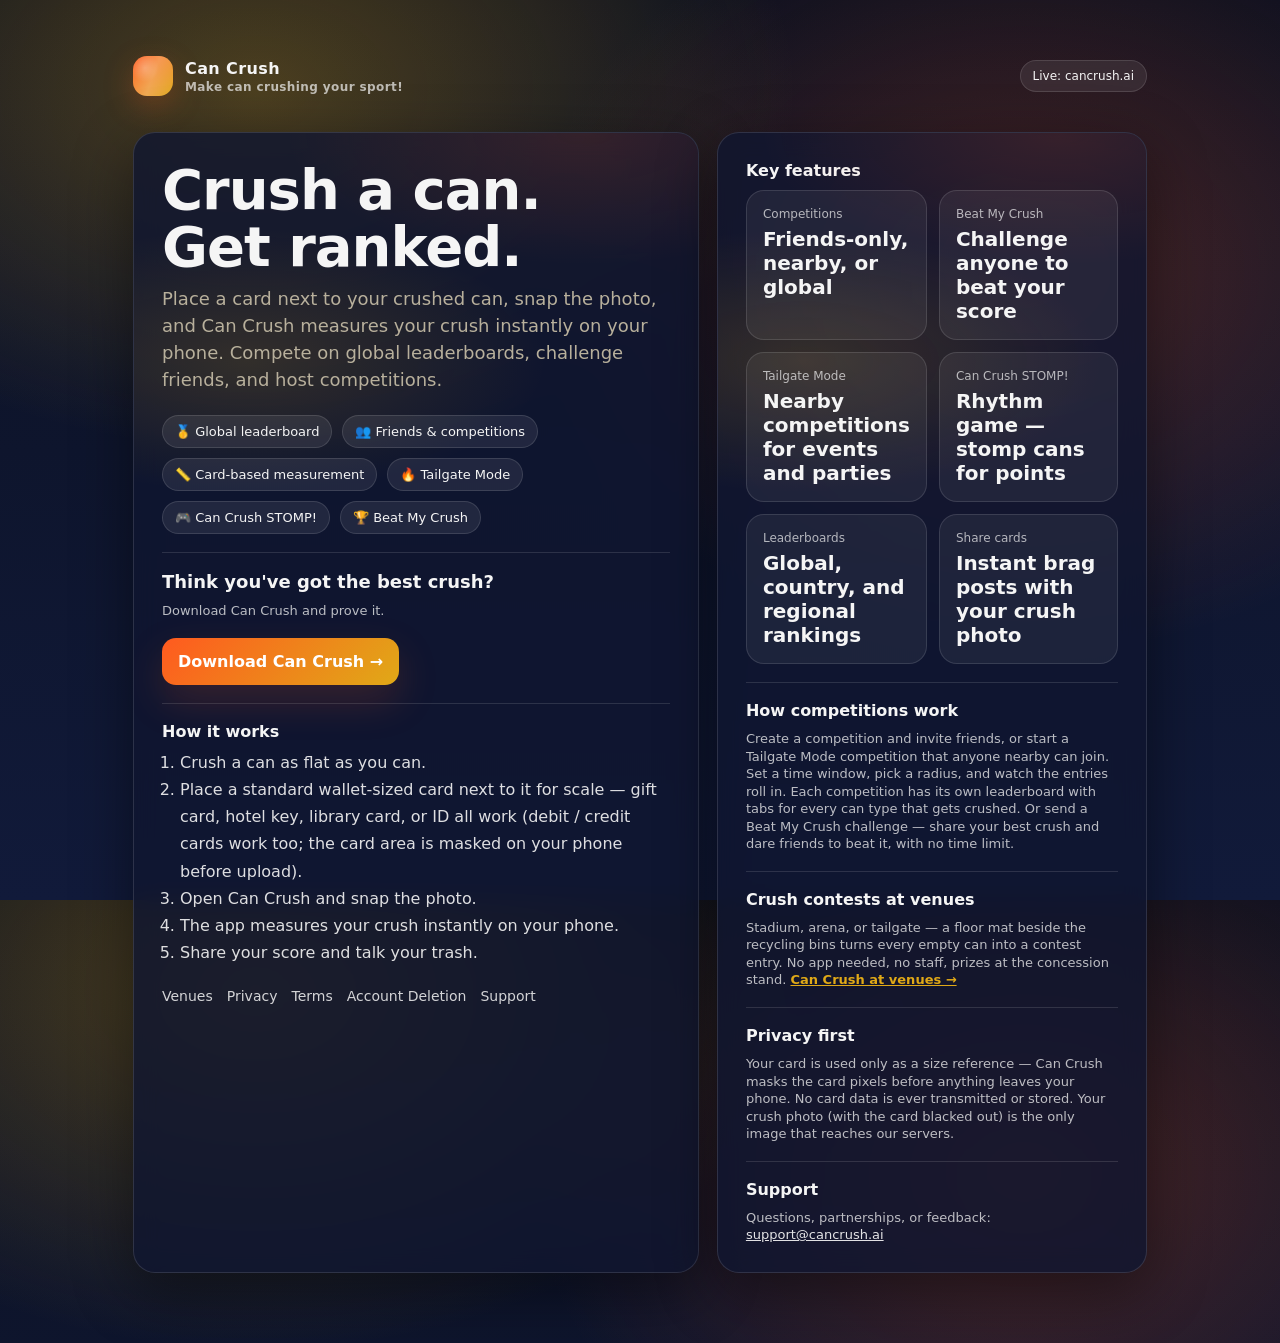
==== commit 8a4ad3a9: "brand: unified tagline "Make can crushing your sport!" — title, brandSub, mat r5 Co-Authored-By: Cla" ====
--- a/index.html
+++ b/index.html
@@ -5,7 +5,7 @@
   <meta charset="utf-8" />
   <meta name="viewport" content="width=device-width,initial-scale=1" />
 
-  <title>Can Crush | Crush. Compete. Get Ranked.</title>
+  <title>Can Crush | Make Can Crushing Your Sport!</title>
 
   <meta name="description" content="Can Crush measures your crushed can from a photo and ranks it on global leaderboards. Place a card for scale, snap, and compete. Available on iOS and Android." />
 
@@ -30,7 +30,7 @@
           <div style="font-size:16px;">Can Crush</div>
 
           <div style="font-size:12px;color:rgba(245,245,245,.7);margin-top:2px;">
-            The world's crush leaderboard
+            Make can crushing your sport!
           </div>
         </div>
 
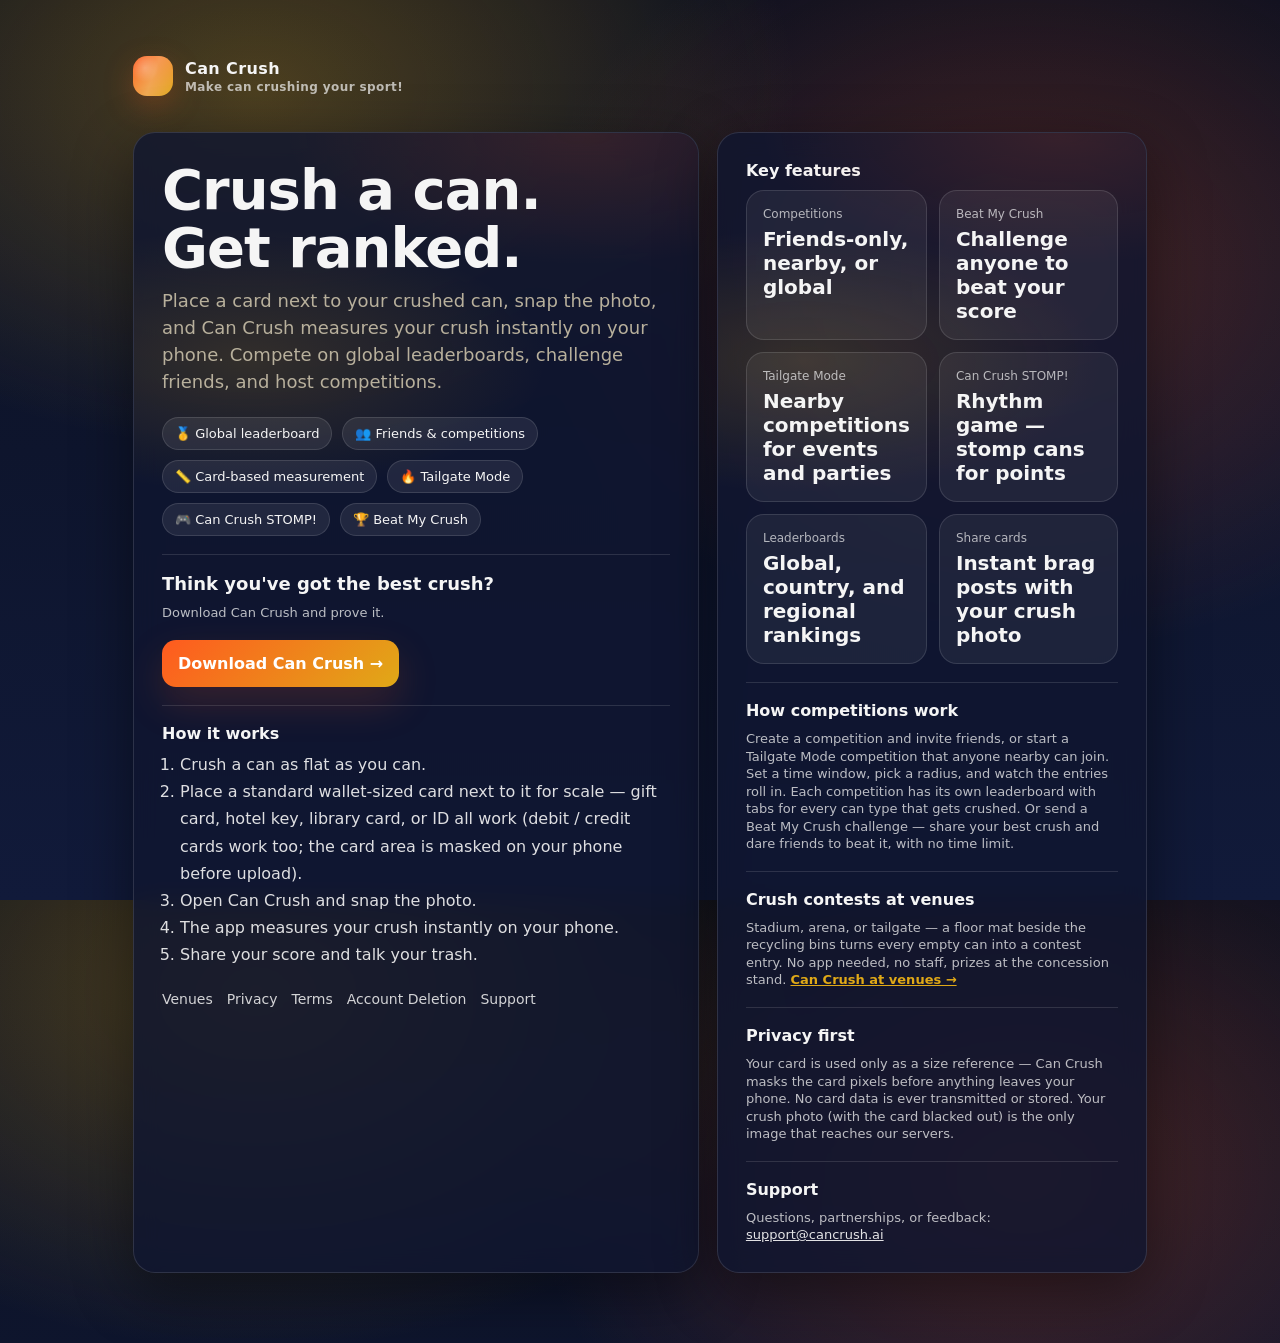
==== commit 2ffd4729: "home: drop the "Live: cancrush.ai" pill — tells a visitor nothing Co-Authored-By: Claude Fable 5 <no" ====
--- a/index.html
+++ b/index.html
@@ -35,8 +35,6 @@
         </div>
 
       </div>
-
-      <div class="pill">Live: cancrush.ai</div>
 
     </div>
 
--- a/styles.css
+++ b/styles.css
@@ -117,8 +117,8 @@
 .h1{
   position:relative;
   margin: 0 0 10px;
-  font-size: 56px;
-  line-height: 1.02;
+  font-size: clamp(34px, 9vw, 56px);
+  line-height: 1.04;
   letter-spacing: -1px;
 }
 
